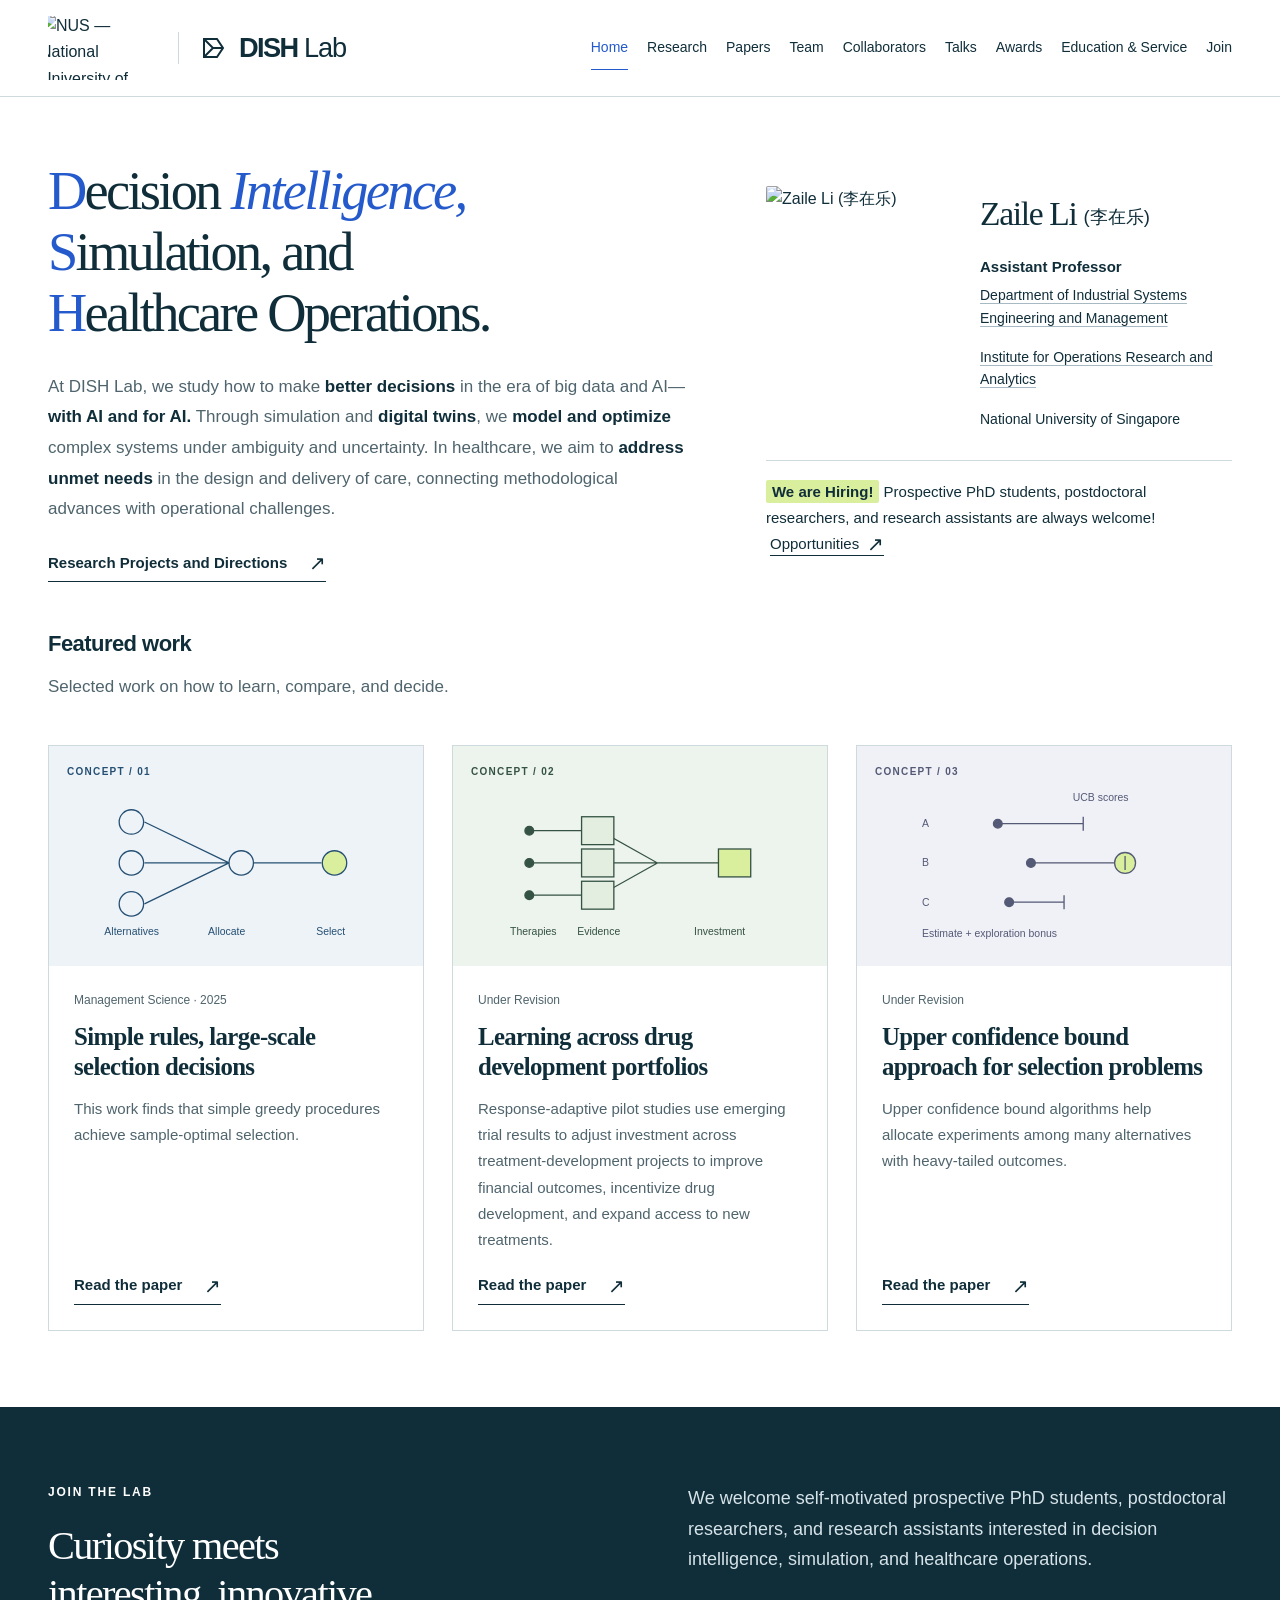
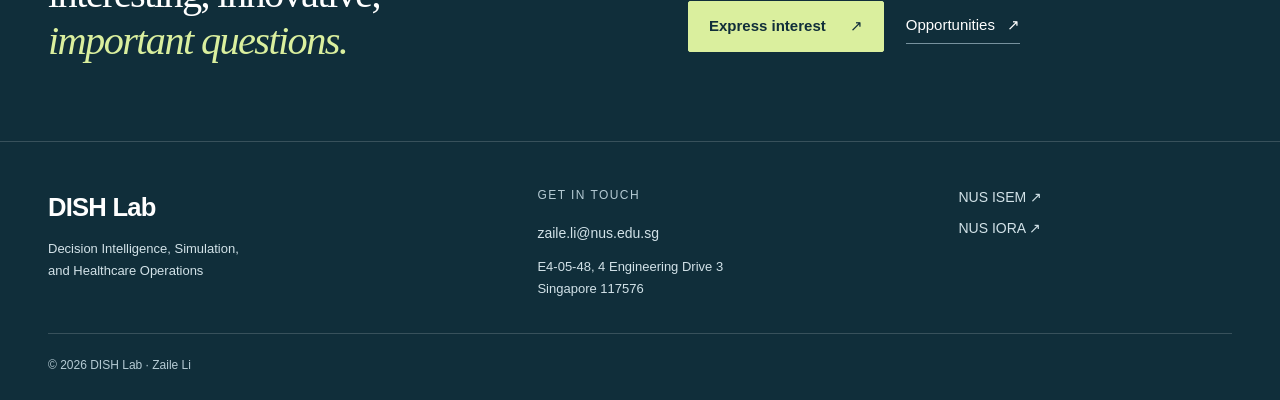
==== index.html @ 5a5f2a03 "Publish DISH Lab website" ====
<!doctype html>
<html lang="en"><head><meta charset="utf-8"><meta name="viewport" content="width=device-width, initial-scale=1"><meta name="description" content="DISH Lab: decision intelligence, simulation, and healthcare operations. Led by Zaile Li at the National University of Singapore."><meta name="theme-color" content="#102e3a"><title>Decision Intelligence, Simulation, and Healthcare Operations — DISH Lab</title><link rel="icon" type="image/svg+xml" href="./favicon.svg"><link rel="stylesheet" href="./styles.css?v=73e593c9b4"><script src="./site.js?v=46723a2bd6" defer></script></head>
<body><a class="skip-link" href="#main">Skip to content</a><header class="site-header"><div class="shell header-inner">
    <div class="brand-lockup"><a class="nus-brand" href="https://www.nus.edu.sg/" aria-label="National University of Singapore"><img src="./assets/nus-logo.svg" width="1200" height="800" alt="NUS — National University of Singapore"></a>
    <a class="wordmark" href="./" aria-label="DISH Lab home"><svg viewBox="0 0 32 32" width="32" height="32" aria-hidden="true"><path d="M7 7H20L26 16 20 25H7Z M7 7 16 16 7 25M16 16H26" fill="none" stroke="currentColor" stroke-width="2"/></svg><span>DISH<span class="wordmark-lab"> Lab</span></span></a></div>
    <button class="menu-toggle" aria-expanded="false" aria-controls="primary-nav" hidden>Menu <span aria-hidden="true">☰</span></button>
    <nav class="main-nav" id="primary-nav" aria-label="Main navigation"><a href="./" aria-current="page">Home</a><a href="./research/">Research</a><a href="./papers/">Papers</a><a href="./team/">Team</a><a href="./collaborators/">Collaborators</a><a href="./talks/">Talks</a><a href="./awards/">Awards</a><a href="./teaching/">Education &amp; Service</a><a href="./join/">Join</a></nav>
    </div></header><main id="main"><section class="hero" id="home" aria-labelledby="hero-title">
  <div class="shell hero-grid">
    <div class="hero-copy">
      <h1 id="hero-title"><span class="initial-highlight">D</span>ecision <em>Intelligence,</em><br><span class="initial-highlight">S</span>imulation, and<br><span class="initial-highlight">H</span>ealthcare Operations.</h1>
      <p class="hero-description">At DISH Lab, we study how to make <strong>better decisions</strong> in the era of big data and AI—<strong>with AI and for AI.</strong> Through simulation and <strong>digital twins</strong>, we <strong>model and optimize</strong> complex systems under ambiguity and uncertainty. In healthcare, we aim to <strong>address unmet needs</strong> in the design and delivery of care, connecting methodological advances with operational challenges.</p>
      <a class="text-link" href="./research/">Research Projects and Directions <span aria-hidden="true">↗</span></a>
    </div>
    <div class="hero-profile">
      <div class="pi-intro">
        <img class="pi-portrait" src="./assets/zaile-li.jpg" width="590" height="681" alt="Zaile Li (李在乐)">
        <div class="pi-identity">
          <h2>Zaile Li <span class="name-zh" lang="zh-Hans">(李在乐)</span></h2>
          <div class="pi-appointment"><p class="pi-position">Assistant Professor</p><p class="pi-unit"><a href="https://cde.nus.edu.sg/isem/">Department of Industrial Systems Engineering and Management</a></p></div>
          <div class="pi-appointment"><p class="pi-unit"><a href="https://iora.nus.edu.sg/">Institute for Operations Research and Analytics</a></p></div>
          <div class="pi-appointment"><p class="pi-unit">National University of Singapore</p></div>
        </div>
      </div>
      <p class="hero-invitation"><strong class="hiring-label">We are Hiring!</strong> Prospective PhD students, postdoctoral researchers, and research assistants are always welcome! <a class="text-link" href="./join/">Opportunities <span aria-hidden="true">↗</span></a></p>
    </div>
  </div>
</section>

<section class="section-space featured" aria-labelledby="featured-title"><div class="shell"><div class="section-heading home-section-heading"><h2 id="featured-title">Featured work</h2><p>Selected work on how to learn, compare, and decide.</p></div><div class="work-grid"><article class="work-card"><div class="work-visual visual-0"><span class="visual-caption">CONCEPT / 01</span><svg viewBox="0 0 350 195" role="img" aria-label="Conceptual diagram: allocate a learning budget among alternatives and select"><g stroke="currentColor" fill="none" stroke-width="1.5"><path d="M70 47L167 94M70 94H167M70 141L167 94M195 94H273"/><circle cx="55" cy="47" r="14"/><circle cx="55" cy="94" r="14"/><circle cx="55" cy="141" r="14"/><circle cx="181" cy="94" r="14"/><circle cx="288" cy="94" r="14" fill="#daef9e"/></g><g fill="currentColor" font-size="12"><text x="24" y="177">Alternatives</text><text x="143" y="177">Allocate</text><text x="267" y="177">Select</text></g></svg></div><div class="work-body"><p class="card-meta">Management Science · 2025</p><h3><a href="./papers/#greedy-selection">Simple rules, large-scale selection decisions</a></h3><p>This work finds that simple greedy procedures achieve sample-optimal selection.</p><a class="text-link" href="https://arxiv.org/abs/2303.02951">Read the paper <span aria-hidden="true">↗</span></a></div></article><article class="work-card"><div class="work-visual visual-1"><span class="visual-caption">CONCEPT / 02</span><svg viewBox="0 0 350 195" role="img" aria-label="Conceptual diagram: use evidence from therapies to guide investment"><g stroke="currentColor" fill="none" stroke-width="1.5"><path d="M48 57H129L195 94H280M48 94H129L195 94M48 131H129L195 94"/><circle cx="48" cy="57" r="5" fill="currentColor"/><circle cx="48" cy="94" r="5" fill="currentColor"/><circle cx="48" cy="131" r="5" fill="currentColor"/><rect x="108" y="41" width="37" height="32" fill="#e4eee0"/><rect x="108" y="78" width="37" height="32" fill="#e4eee0"/><rect x="108" y="115" width="37" height="32" fill="#e4eee0"/><rect x="265" y="78" width="37" height="32" fill="#daef9e"/></g><g fill="currentColor" font-size="12"><text x="26" y="177">Therapies</text><text x="103" y="177">Evidence</text><text x="237" y="177">Investment</text></g></svg></div><div class="work-body"><p class="card-meta">Under Revision</p><h3><a href="./papers/#response-adaptivity">Learning across drug development portfolios</a></h3><p>Response-adaptive pilot studies use emerging trial results to adjust investment across treatment-development projects to improve financial outcomes, incentivize drug development, and expand access to new treatments.</p><a class="text-link" href="https://papers.ssrn.com/sol3/papers.cfm?abstract_id=6813739">Read the paper <span aria-hidden="true">↗</span></a></div></article><article class="work-card"><div class="work-visual visual-2"><span class="visual-caption">CONCEPT / 03</span><svg viewBox="0 0 350 195" role="img" aria-label="Conceptual diagram: combine estimated performance with exploration bonuses to choose the next experiment"><g stroke="currentColor" fill="none" stroke-width="1.5"><path d="M122 49H220M160 94H268M135 139H198M220 41V57M198 131V147"/><circle cx="268" cy="94" r="12" fill="#daef9e"/><path d="M268 86V102"/><circle cx="122" cy="49" r="5" fill="currentColor"/><circle cx="160" cy="94" r="5" fill="currentColor"/><circle cx="135" cy="139" r="5" fill="currentColor"/></g><g fill="currentColor" font-size="12"><text x="35" y="53">A</text><text x="35" y="98">B</text><text x="35" y="143">C</text><text x="208" y="23">UCB scores</text><text x="35" y="179">Estimate + exploration bonus</text></g></svg></div><div class="work-body"><p class="card-meta">Under Revision</p><h3><a href="./papers/#ucb-exploration">Upper confidence bound approach for selection problems</a></h3><p>Upper confidence bound algorithms help allocate experiments among many alternatives with heavy-tailed outcomes.</p><a class="text-link" href="https://arxiv.org/abs/2511.22273">Read the paper <span aria-hidden="true">↗</span></a></div></article></div></div></section>
<section class="join-band section-space"><div class="shell join-grid"><div><p class="eyebrow">Join the lab</p><h2>Curiosity meets<br>interesting, innovative,<br><em>important questions.</em></h2></div><div><p>We welcome self-motivated prospective PhD students, postdoctoral researchers, and research assistants interested in decision intelligence, simulation, and healthcare operations.</p><div class="button-row"><a class="button button-light" href="./join/#enquire">Express interest <span aria-hidden="true">↗</span></a><a class="light-link" href="./join/">Opportunities <span aria-hidden="true">↗</span></a></div></div></div></section></main><footer class="site-footer"><div class="shell footer-grid"><div><a class="footer-brand" href="./">DISH Lab</a><p>Decision Intelligence, Simulation,<br>and Healthcare Operations</p></div><div><p class="footer-label">Get in touch</p><a href="mailto:zaile.li@nus.edu.sg">zaile.li@nus.edu.sg</a><p>E4-05-48, 4 Engineering Drive 3<br>Singapore 117576</p></div><div class="footer-links"><a href="https://cde.nus.edu.sg/isem/">NUS ISEM <span aria-hidden="true">↗</span></a><a href="https://iora.nus.edu.sg/">NUS IORA <span aria-hidden="true">↗</span></a></div></div><div class="shell footer-bottom"><span>© 2026 DISH Lab · Zaile Li</span></div></footer></body></html>
---- styles.css ----
@charset "UTF-8";
:root{--ink:#102e3a;--muted:#4f646d;--paper:#fff;--wash:#f1f5f6;--line:#cedadd;--blue:#245acb;--accent:#daef9e;--serif:Georgia,"Times New Roman",serif;--sans:Inter,"Helvetica Neue",Arial,sans-serif}
*{box-sizing:border-box}html{scroll-behavior:smooth;scroll-padding-top:2rem}body{margin:0;color:var(--ink);background:var(--paper);font-family:var(--sans);font-size:1rem;line-height:1.65;-webkit-font-smoothing:antialiased}a{color:inherit;text-decoration:none}a:hover{color:var(--blue)}a:focus-visible,button:focus-visible{outline:3px solid var(--blue);outline-offset:5px;border-radius:2px}p,h1,h2,h3,h4,figure{margin:0}img{max-width:100%;display:block}button{font:inherit}svg{max-width:100%}.shell{width:min(1240px,calc(100% - 96px));margin-inline:auto}.skip-link{position:absolute;top:-100px;left:24px;padding:12px 20px;background:var(--ink);color:white;z-index:20}.skip-link:focus{top:12px}.site-header{border-bottom:1px solid var(--line);position:relative;z-index:10}.header-inner{min-height:96px;display:flex;align-items:center;justify-content:space-between;gap:28px}.wordmark{display:flex;align-items:center;gap:10px;font-size:1.7rem;font-weight:750;letter-spacing:-.06em;line-height:1.2;flex-shrink:0}.wordmark-lab{font-weight:400;letter-spacing:-.04em}.main-nav{display:flex;align-items:center;gap:19px;font-size:.875rem}.main-nav>a{white-space:nowrap;padding-block:10px;border-bottom:1px solid transparent}.main-nav>a[aria-current="page"],.main-nav>a:hover{border-color:var(--blue);color:var(--blue)}.menu-toggle{border:1px solid var(--line);background:white;border-radius:2px;padding:8px 14px;cursor:pointer;align-items:center;gap:16px}.menu-toggle:not([hidden]){display:none}
.eyebrow{font-size:.75rem;text-transform:uppercase;letter-spacing:.15em;font-weight:650;line-height:1.6}.short-rule{width:25px;height:2px;background:var(--blue)}h1{font-family:var(--serif);font-size:clamp(2.6rem,4.2vw,3.85rem);font-weight:400;line-height:1.13;letter-spacing:-.052em}h1 em,h2 em{font-weight:400;color:var(--blue)}h2{font-family:var(--serif);font-size:clamp(2rem,3.15vw,2.8rem);font-weight:400;line-height:1.18;letter-spacing:-.04em}h3{font-size:1.1875rem;line-height:1.4;font-weight:600;letter-spacing:-.02em}h4{font-size:1rem;font-weight:600}
.section-space{padding-block:76px}.research{background:var(--wash);border-block:1px solid var(--line)}.section-heading{display:grid;grid-template-columns:1fr 1fr;gap:20px 72px;align-items:end}.section-heading>.eyebrow{grid-column:1/-1}.section-heading>p:last-child{max-width:490px;justify-self:end;color:var(--muted);font-size:1.0625rem;line-height:1.65;padding-bottom:3px}.section-heading>.text-link{justify-self:end;align-self:end;margin:0}.research-grid{display:grid;grid-template-columns:repeat(3,minmax(0,1fr));gap:34px;margin-top:48px}.research-area{border-top:1px solid #9cb0b8;padding-top:20px}.area-index{display:flex;justify-content:space-between;align-items:center;margin-bottom:24px}.area-index span:first-child{font-size:1.1875rem;font-family:var(--serif);font-style:italic;color:var(--blue)}.area-index span:last-child{font-size:.75rem;color:var(--muted)}.research-area h3{margin-bottom:13px;min-height:1.4em}.research-area>p{color:var(--muted);font-size:1rem;line-height:1.75}.research-area .area-topics{margin-top:24px;font-size:.875rem;color:var(--ink)}.section-end{margin-top:32px}.text-link{display:inline-flex;align-items:center;gap:22px;margin-top:26px;font-weight:550;border-bottom:1px solid var(--ink);padding-bottom:6px;font-size:.9375rem}.text-link span{font-size:1.25rem;line-height:1}.text-link:hover{border-color:var(--blue)}.inline-link{display:inline-flex;gap:9px;font-size:.875rem;color:var(--blue);border-bottom:1px solid transparent}.inline-link:hover{border-color:var(--blue)}.work-grid{display:grid;grid-template-columns:repeat(3,minmax(0,1fr));gap:28px;margin-top:44px}.work-card{border:1px solid var(--line);display:flex;flex-direction:column}.work-visual{height:220px;padding:18px 18px 2px;background:#eef3f8;color:#265073}.visual-1{background:#edf3ed;color:#355344}.visual-2{background:#f0f1f6;color:#545976}.visual-caption{font-size:.625rem;letter-spacing:.13em;font-weight:600;display:block}.work-visual svg{width:100%;height:170px;font-family:var(--sans)}.work-body{padding:25px;display:flex;flex-direction:column;align-items:flex-start;flex:1}.card-meta{font-size:.75rem;line-height:1.6;color:var(--muted);margin-bottom:12px}.work-card h3{font-family:var(--serif);font-size:1.55rem;line-height:1.2;letter-spacing:-.025em;margin-bottom:14px}.work-body>p:not(.card-meta){font-size:.9375rem;line-height:1.75;color:var(--muted);margin-bottom:20px}.work-body .text-link{margin-top:auto}.news-home{border-top:1px solid var(--line)}.news-list{margin-top:38px}.news-row{display:grid;grid-template-columns:135px 1fr 25px;gap:28px;padding:26px 0;border-top:1px solid var(--line);align-items:start}.news-date{font-size:.875rem;line-height:1.6;color:var(--ink)}.news-date span{display:block;font-size:.75rem;color:var(--muted);margin-top:6px}.news-row h3{margin-bottom:6px;font-size:1.125rem}.news-row p{font-size:.9375rem;color:var(--muted);max-width:780px}.row-arrow{font-size:1.4rem}.join-band{background:var(--ink);color:white}.join-grid,.two-column{display:grid;grid-template-columns:1fr 1fr;gap:96px}.join-band h2{margin-top:20px}.join-band h2 em{color:var(--accent)}.join-band .join-grid>div:last-child>p:first-child{font-size:1.125rem;line-height:1.7;color:#d6e3e8}.button-row{display:flex;flex-wrap:wrap;gap:22px;align-items:center;margin-top:26px}.button{display:inline-flex;align-items:center;justify-content:center;gap:24px;padding:12px 20px;background:var(--ink);border:1px solid var(--ink);color:white;font-size:.9375rem;font-weight:550;border-radius:2px}.button:hover{background:var(--blue);border-color:var(--blue);color:white}.button-light{background:var(--accent);border-color:var(--accent);color:var(--ink)}.button-light:hover{background:white;border-color:white;color:var(--ink)}.light-link{display:inline-flex;gap:12px;border-bottom:1px solid #77929e;padding-block:5px;font-size:.9375rem}.light-link:hover{color:var(--accent)}.small-note{font-size:.8125rem!important;line-height:1.7!important;color:var(--muted);margin-top:20px}.join-band .small-note{color:#c0d1d8}.join-band a:focus-visible{outline-color:var(--accent)}
.site-footer{background:var(--ink);color:#d2e2e8;border-top:1px solid #38515b;padding:44px 0 24px}.footer-grid{display:grid;grid-template-columns:1.3fr 1.1fr .8fr;gap:45px}.footer-brand{font-size:1.6rem;font-weight:650;letter-spacing:-.03em;color:white}.site-footer p{font-size:.8125rem;margin-top:10px}.site-footer .footer-label{font-size:.75rem;text-transform:uppercase;letter-spacing:.12em;margin:0 0 14px;color:#b5cbd4}.site-footer a{font-size:.875rem}.site-footer .footer-brand{font-size:1.6rem}.site-footer a:hover{color:var(--accent)}.footer-links{display:flex;flex-direction:column;gap:8px}.footer-bottom{border-top:1px solid #38515b;padding-top:22px;margin-top:34px;display:flex;justify-content:space-between;gap:20px;font-size:.75rem;color:#b5cbd4}.site-footer a:focus-visible{outline-color:var(--accent)}
.page-intro{padding-top:68px;padding-bottom:55px}.page-intro .eyebrow{margin-bottom:22px;color:var(--blue)}.page-description{font-size:1.125rem;color:var(--muted);max-width:730px;margin-top:26px;line-height:1.75}.page-jump{display:flex;flex-wrap:wrap;gap:16px 28px;padding-bottom:28px;font-size:.875rem}.page-jump a{border-bottom:1px solid var(--line)}.page-jump a:hover{border-color:var(--blue)}.direction-grid{display:grid;grid-template-columns:repeat(3,minmax(0,1fr));gap:42px;margin-top:42px}.direction-grid h3{margin-bottom:14px}.direction-grid p{color:var(--muted)}.index-label{display:block;font-family:var(--serif);font-size:1.5rem;font-style:italic;color:var(--blue);margin-bottom:15px}.publications-section{background:var(--wash);border-block:1px solid var(--line)}.list-heading{margin-top:48px;margin-bottom:20px;font-size:1.1875rem}.publication{padding:28px 0;border-top:1px solid var(--line);scroll-margin-top:30px;max-width:1000px}.publication h3{font-family:var(--serif);font-size:1.5rem;font-weight:400;line-height:1.35;max-width:950px;margin-top:10px}.pub-meta{display:flex;align-items:center;gap:13px;color:var(--muted);font-size:.8125rem}.status{font-size:.6875rem;letter-spacing:.055em;text-transform:uppercase;border:1px solid #b9cbd0;border-radius:2px;padding:2px 7px;color:var(--ink)}.authors{margin-top:10px;color:var(--muted);font-size:.9375rem}.authors strong{font-weight:600;color:var(--ink)}.venue{margin-top:4px;color:var(--muted);font-size:.875rem}.pub-links{display:flex;gap:22px;margin-top:10px}.two-column>.prose{padding-top:3px}.two-column h2{margin-top:20px}.two-column>h2{margin-top:0}.prose p{margin-bottom:18px}.prose p:last-child{margin-bottom:0}.prose{color:var(--muted)}.prose a:not(.button):not(.text-link){color:var(--blue);text-decoration:underline;text-underline-offset:3px}.plain-list{padding-left:21px;margin:16px 0 28px}.plain-list li{padding-left:4px;margin-bottom:10px}
.profile-section{display:grid;grid-template-columns:280px 1fr;gap:88px;padding-top:32px;padding-bottom:76px}.profile-photo img{width:280px;height:323px;object-fit:cover;border-radius:2px}.profile-photo .eyebrow{margin-top:22px;color:var(--blue)}.profile-photo h2{font-size:2rem;margin:6px 0 12px}.profile-photo>a{font-size:.9375rem;color:var(--blue)}.profile-copy{padding-top:0;max-width:730px}.profile-copy h2{margin-top:12px}.profile-copy p:not(.eyebrow){margin-top:20px;color:var(--muted)}.profile-copy .profile-role{color:var(--ink)!important;font-weight:550}.profile-copy p a{color:var(--blue);text-decoration:underline;text-underline-offset:3px}.profile-topics{display:flex;flex-wrap:wrap;gap:9px;margin-top:27px}.profile-topics span{background:var(--wash);border:1px solid var(--line);font-size:.75rem;padding:4px 9px}.profile-links{display:flex;flex-wrap:wrap;gap:8px 23px}.profile-links .text-link{margin-top:23px}.collaborator-grid{display:grid;grid-template-columns:repeat(2,minmax(0,1fr));gap:35px}.collaborator-card{border:1px solid var(--line);display:grid;grid-template-columns:170px minmax(0,1fr);align-items:start}.collaborator-card>img,.portrait-monogram{width:170px;height:205px;object-fit:cover;object-position:50% 24%}.portrait-monogram{display:grid;place-items:center;background:var(--wash);font-family:var(--serif);font-size:3.5rem;font-style:italic;color:var(--blue)}.collaborator-body{padding:24px}.collaborator-body .eyebrow{font-size:.625rem;letter-spacing:.08em;color:var(--blue);margin-bottom:9px}.collaborator-body h2{font-size:1.5rem;letter-spacing:-.025em}.collaborator-body p:not(.eyebrow){font-size:.875rem;color:var(--muted);margin-top:14px}.collaborator-body .collaborator-title{font-size:.75rem!important;margin-top:9px!important}.collaborator-body .profile-links{margin-top:18px}.news-archive{padding-bottom:70px}.news-archive .news-list{margin-top:0}.opportunity-grid{display:grid;grid-template-columns:1fr 1fr;gap:38px;padding-bottom:72px}.opportunity-grid article{border:1px solid var(--line);padding:36px}.opportunity-grid .eyebrow{color:var(--blue);margin-bottom:23px}.opportunity-grid h2{font-size:2.3rem}.opportunity-grid p:last-child{color:var(--muted);margin-top:23px}.academic-content{padding-bottom:76px}.archive-heading{font-size:2rem;margin-bottom:28px;margin-top:22px}.upcoming-talk{padding:30px;background:var(--wash);border-left:3px solid var(--blue);margin-bottom:52px}.upcoming-talk h3{margin:12px 0;font-family:var(--serif);font-size:1.7rem;font-weight:400}.upcoming-talk p:last-child{color:var(--muted)}.talk-group{display:grid;grid-template-columns:1fr 1.2fr;gap:58px;border-top:1px solid var(--line);padding:30px 0}.talk-group h3{font-family:var(--serif);font-size:1.5rem;font-weight:400;line-height:1.35}.talk-group ul{margin:0;padding:0;list-style:none}.talk-group li{display:flex;gap:18px;margin-bottom:18px;color:var(--muted);font-size:.9375rem}.talk-group li:last-child{margin-bottom:0}.talk-year{font-size:.8125rem;min-width:36px;color:var(--blue);padding-top:2px}.talk-location{display:block;font-size:.8125rem;margin-top:2px}.award-row{display:grid;grid-template-columns:140px 1fr;gap:50px;border-top:1px solid var(--line);padding:30px 0}.award-year{font-family:var(--serif);font-size:1.6rem;color:var(--blue);line-height:1.4}.award-row h2{font-family:var(--sans);font-size:1.2rem;letter-spacing:-.02em;line-height:1.5;font-weight:550}.award-row p{color:var(--muted);margin-top:7px}.award-row .award-note{font-size:.875rem}.institution-heading{display:flex;justify-content:space-between;gap:20px;margin:35px 0 15px;padding-bottom:17px;border-bottom:1px solid var(--line);font-size:1.15rem}.institution-heading span{font-size:.875rem;font-weight:400;color:var(--muted)}.course-row{display:flex;align-items:start;justify-content:space-between;gap:35px;padding:18px 0;border-bottom:1px solid #e5ecee}.course-row p{font-size:.8125rem;color:var(--muted);margin-top:3px}.course-row>span{font-size:.875rem;color:var(--muted);text-align:right}.service-grid{display:grid;grid-template-columns:1fr 1fr;gap:38px 80px;margin-top:38px}.service-list{padding-left:20px;color:var(--muted);margin-top:15px}.service-list li{margin-bottom:12px;padding-left:3px;font-size:.9375rem}.service-list span{display:block;font-size:.8125rem}
@media(min-width:1440px){h1{font-size:4rem}}
@media(max-width:1120px){.main-nav{gap:16px;font-size:.8125rem}.shell{width:calc(100% - 64px)}.work-body{padding:22px}.collaborator-card{grid-template-columns:130px 1fr}.collaborator-card>img,.portrait-monogram{width:130px;height:170px}.collaborator-body{padding:20px}}
@media(max-width:1000px){.header-inner{flex-wrap:wrap;padding-block:22px;min-height:82px;gap:18px}.menu-toggle:not([hidden]){display:inline-flex}.main-nav{flex-basis:100%;flex-wrap:wrap;gap:12px 25px;font-size:.9375rem;padding-top:10px}.js .main-nav{display:none}.js .menu-open .main-nav{display:flex}.section-heading{gap:20px 42px}.research-grid{gap:26px}.research-area h3{font-size:1.1rem}.work-grid{gap:20px}.work-visual{padding-inline:12px;height:195px}.work-visual svg{height:148px}.work-body{padding:20px}.work-card h3{font-size:1.4rem}.join-grid,.two-column{gap:50px}.collaborator-grid{gap:24px}.collaborator-card{display:block}.collaborator-card>img,.portrait-monogram{width:100%;height:230px;object-fit:cover;object-position:50% 25%}.collaborator-body{padding:26px}.profile-section{gap:50px;grid-template-columns:240px 1fr}.profile-photo img{width:240px;height:277px}.direction-grid{gap:30px}}
@media(max-width:760px){h1{font-size:clamp(2.6rem,7.2vw,3.6rem)}.section-space{padding-block:54px}.section-heading{grid-template-columns:1fr;gap:18px}.section-heading>p:last-child{justify-self:start;max-width:570px;font-size:1rem}.section-heading>.text-link{justify-self:start;margin-top:4px}.research-grid{grid-template-columns:1fr;gap:28px;margin-top:35px}.research-area{display:grid;grid-template-columns:1fr 1.6fr;gap:0 25px}.area-index{grid-column:1/-1;margin-bottom:15px}.research-area h3{font-size:1.1875rem}.research-area .area-topics{grid-column:2;margin-top:13px}.section-end{margin-top:8px}.work-grid{grid-template-columns:1fr;gap:25px}.work-card{display:grid;grid-template-columns:1fr 1.3fr}.work-visual{height:100%;min-height:235px;display:flex;flex-direction:column;justify-content:center;padding:20px}.work-visual svg{height:150px}.visual-caption{margin-bottom:8px}.work-body{padding:25px}.news-row{grid-template-columns:95px 1fr 20px;gap:18px}.join-grid,.two-column{grid-template-columns:1fr;gap:30px}.join-band .join-grid>div:last-child>p:first-child{font-size:1rem}.footer-grid{grid-template-columns:1fr 1fr;gap:30px}.footer-links{grid-column:1/-1;flex-direction:row;flex-wrap:wrap;gap:15px 25px}.footer-bottom{font-size:.6875rem}.direction-grid{grid-template-columns:1fr;gap:28px;margin-top:30px}.direction-grid article{border-top:1px solid var(--line);padding-top:20px}.page-intro{padding-top:44px;padding-bottom:38px}.page-description{font-size:1rem}.page-jump{font-size:.8125rem}.profile-section{grid-template-columns:1fr;gap:38px;padding-top:24px}.profile-photo{max-width:300px}.profile-photo img{width:220px;height:254px}.profile-copy{max-width:650px}.profile-copy>h2{display:none}.profile-copy .profile-role{margin-top:12px!important}.collaborator-grid{gap:25px}.collaborator-card>img,.portrait-monogram{height:200px}.collaborator-body{padding:20px}.collaborator-body h2{font-size:1.4rem}.opportunity-grid{grid-template-columns:1fr;gap:25px}.opportunity-grid article{padding:28px}.opportunity-grid h2 br{display:none}.opportunity-grid h2{font-size:2rem}.talk-group{grid-template-columns:1fr;gap:22px;padding-block:25px}.award-row{grid-template-columns:100px 1fr;gap:20px}.award-year{font-size:1.3rem}.service-grid{gap:25px;grid-template-columns:1fr}.institution-heading{flex-direction:column;gap:5px}.course-row{gap:20px}.course-row>span{max-width:180px}.academic-content{padding-bottom:55px}.upcoming-talk{padding:25px}.publication h3{font-size:1.4rem}}
@media(max-width:480px){.shell{width:calc(100% - 40px)}.wordmark{font-size:1.5rem}.wordmark svg{width:27px;height:27px}.header-inner{padding-block:18px;min-height:76px}.main-nav{display:grid;grid-template-columns:1fr 1fr;gap:8px 20px}.js .menu-open .main-nav{display:grid}.main-nav>a{padding-block:9px}h1{font-size:2.4rem}.section-space{padding-block:45px}.research-area{display:block}.research-area>p{font-size:1rem}.research-area .area-topics{margin-top:15px}.work-grid{margin-top:30px}.work-card{display:flex}.work-visual{min-height:0;height:210px;display:block;padding:18px 22px 8px}.work-visual svg{height:164px}.work-card h3{font-size:1.55rem}.work-body{padding:25px}.news-row{grid-template-columns:1fr 20px;gap:10px 14px;padding-block:22px}.news-date{grid-column:1/-1;display:flex;gap:14px;align-items:center}.news-date span{margin:0}.news-row h3{font-size:1.0625rem}.news-row p{font-size:.875rem}.button-row{gap:18px}.footer-grid{grid-template-columns:1fr;gap:26px}.footer-bottom{flex-direction:column;gap:7px}.footer-links{grid-column:auto}.page-intro .eyebrow{font-size:.6875rem}.collaborator-grid{grid-template-columns:1fr}.collaborator-card{display:grid;grid-template-columns:110px 1fr}.collaborator-card>img,.portrait-monogram{width:110px;height:145px}.collaborator-body{padding:19px 16px}.collaborator-body h2{font-size:1.35rem}.collaborator-body .eyebrow{font-size:.625rem}.collaborator-body p:not(.eyebrow){font-size:.8125rem}.collaborator-body .profile-links{gap:12px}.award-row{grid-template-columns:1fr;gap:10px}.award-year{font-size:1.2rem}.award-row h2{font-size:1.1rem}.course-row{display:block}.course-row>span{display:block;text-align:left;max-width:none;margin-top:6px}.opportunity-grid article{padding:24px}.talk-group h3{font-size:1.35rem}.talk-group li{font-size:.875rem}.talk-year{font-size:.75rem}.small-note{font-size:.75rem!important}}
@media(prefers-reduced-motion:reduce){html{scroll-behavior:auto}}

/* University/lab branding: the supplied logo is unchanged; the frame hides only outer margins. */
.brand-lockup{display:flex;align-items:center;gap:14px;flex-shrink:0}
.nus-brand{display:block;position:relative;overflow:hidden;width:116px;height:64px;flex-shrink:0}
.nus-brand img{position:absolute;width:132px;height:69.54px;max-width:none;left:-8px;top:-3px}
.brand-lockup .wordmark{border-left:1px solid var(--line);padding-left:18px}
.header-inner{gap:24px}
/* Opening row: broad lab context and a compact PI identity. */
.hero{padding:64px 0 72px}
.hero-grid{display:grid;grid-template-columns:minmax(0,1.4fr) minmax(0,1fr);gap:64px;align-items:center}
.hero-copy{min-width:0}
.hero .hero-copy>.eyebrow{display:flex;gap:12px;align-items:center;margin-bottom:24px}
.hero h1{font-size:clamp(2.8rem,4.25vw,3.75rem);line-height:1.12;letter-spacing:-.05em}
.hero h1 .initial-highlight{color:var(--blue);font-style:normal}
.hero-description{max-width:640px;margin-top:28px;font-size:1.0625rem;line-height:1.8;color:var(--muted)}
.hero-description strong{font-weight:550;color:var(--ink)}
.pi-intro{display:grid;grid-template-columns:190px minmax(0,1fr);gap:24px;align-items:center;width:100%;justify-self:end;max-width:466px}
.pi-portrait{width:190px;height:250px;object-fit:cover;object-position:50% 32%;border-radius:2px}
.pi-identity .eyebrow{font-size:.625rem;letter-spacing:.1em;margin-bottom:10px}
.pi-identity h2{font-size:2.1rem;line-height:1.3;margin-bottom:20px}
.name-zh{font-family:var(--sans);font-size:.55em;font-weight:400;letter-spacing:0;white-space:nowrap;vertical-align:middle}
.pi-identity p{font-size:.8125rem;line-height:1.6;color:var(--muted)}
.pi-appointment+.pi-appointment{margin-top:17px}
.pi-identity .pi-position{font-size:.9375rem;font-weight:600;color:var(--ink);margin-bottom:5px}
.pi-identity .pi-relation{font-size:.75rem;margin-bottom:4px}
.pi-identity .pi-unit{font-size:.875rem;line-height:1.6;color:var(--ink)}
.pi-unit a{text-decoration:underline;text-decoration-color:#a7bac3;text-decoration-thickness:1px;text-underline-offset:3px}
.pi-unit a:hover{color:var(--blue);text-decoration-color:currentColor}
.pi-identity .pi-affiliation{margin-top:18px;font-size:.75rem;color:var(--muted)}
@media(min-width:1440px){.hero{padding-block:80px}.hero-grid{gap:80px}.pi-intro{grid-template-columns:200px minmax(0,1fr)}.pi-portrait{width:200px;height:264px}}
@media(max-width:1120px){.brand-lockup{gap:10px}.brand-lockup .wordmark{padding-left:13px;font-size:1.5rem}.main-nav{gap:14px}.hero-grid{grid-template-columns:minmax(0,1.4fr) minmax(0,1fr);gap:42px}.pi-intro{grid-template-columns:150px minmax(0,1fr);gap:20px}.pi-portrait{width:150px;height:205px}.pi-identity h2{font-size:1.85rem}.pi-identity .pi-unit{font-size:.8125rem}.hero h1{font-size:clamp(2.6rem,4.1vw,3rem)}}
@media(max-width:1000px){.header-inner{padding-block:10px}.hero{padding-block:48px}.hero-grid{grid-template-columns:minmax(0,1.5fr) minmax(0,1fr);gap:42px}.hero h1{font-size:clamp(2.5rem,4.6vw,2.9rem)}.hero-description{font-size:1rem}.pi-intro{display:block;max-width:260px}.pi-portrait{width:170px;height:196px;margin-bottom:20px}.pi-identity h2{margin-bottom:14px}.pi-appointment+.pi-appointment{margin-top:12px}.pi-identity .pi-affiliation{margin-top:13px}}
@media(max-width:760px){.hero-grid{grid-template-columns:1fr;gap:36px}.hero-copy{max-width:650px}.hero h1{font-size:clamp(2.6rem,6.9vw,3.5rem)}.hero-description{margin-top:24px}.pi-intro{display:grid;grid-template-columns:165px minmax(0,1fr);gap:28px;max-width:none;padding-top:30px;border-top:1px solid var(--line);align-items:center}.pi-portrait{width:165px;height:212px;margin-bottom:0}.pi-identity h2{font-size:2rem}.pi-identity .pi-unit{font-size:.875rem}}
@media(max-width:480px){.header-inner{gap:10px;padding-block:9px}.brand-lockup{gap:9px}.nus-brand{width:80px;height:48px}.nus-brand img{width:90px;height:47.4px;left:-5px;top:0}.brand-lockup .wordmark{font-size:1.25rem;padding-left:10px;gap:6px}.wordmark svg{width:23px;height:23px}.menu-toggle{font-size:.8125rem;padding:7px 9px;gap:7px}.hero{padding-block:34px 44px}.hero .hero-copy>.eyebrow{margin-bottom:19px}.hero h1{font-size:clamp(2.05rem,8.8vw,2.65rem)}.hero-description{font-size:.9375rem;line-height:1.75;margin-top:22px}.pi-intro{grid-template-columns:120px minmax(0,1fr);gap:20px;padding-top:26px}.pi-portrait{width:120px;height:166px}.pi-identity .eyebrow{font-size:.5625rem;letter-spacing:.06em}.pi-identity h2{font-size:1.7rem;margin-bottom:13px}.pi-identity .pi-position{font-size:.8125rem}.pi-identity .pi-unit{font-size:.75rem;line-height:1.6}.pi-identity .pi-relation,.pi-identity .pi-affiliation{font-size:.6875rem}}

/* Homepage section names are the headings, with supporting copy beneath. */
.home-section-heading{grid-template-columns:minmax(0,1fr);gap:14px;align-items:start}
.home-section-heading>h2{font-family:var(--sans);font-size:clamp(1.5rem,2.3vw,1.875rem);font-weight:600;line-height:1.3;letter-spacing:-.025em}
.home-section-heading .section-number{font-size:.65em;font-weight:500;letter-spacing:.04em;color:var(--blue);margin-right:8px}
.home-section-heading>p:last-child{justify-self:start;max-width:800px;padding-bottom:0}
.home-news-heading{grid-template-columns:minmax(0,1fr) auto;align-items:center;column-gap:24px}
.home-news-heading>.text-link{align-self:center}
@media(max-width:760px){.home-news-heading{grid-template-columns:1fr}.home-news-heading>.text-link{justify-self:start;margin-top:0}}

.home-section-heading .vision-criteria{display:inline-block;max-width:100%;margin-left:10px;font-size:1rem;font-weight:400;line-height:1.5;letter-spacing:0;color:var(--muted);vertical-align:middle}
@media(max-width:760px){.home-section-heading .vision-criteria{display:block;margin:8px 0 0}}

.hero-profile{width:100%;min-width:0;max-width:466px;justify-self:end}
.hero-profile .pi-intro{max-width:none}
.hero-invitation{margin-top:24px;padding-top:18px;border-top:1px solid var(--line);font-size:.9375rem;line-height:1.75;color:var(--ink)}
.hero-invitation .text-link{margin:0 0 0 4px;padding-bottom:1px;font-size:inherit;font-weight:500;gap:8px;line-height:1.3;white-space:nowrap}

.hero-invitation .hiring-label{display:inline;padding:3px 6px;border-radius:2px;background:var(--accent);color:var(--ink);font-size:inherit;line-height:inherit;font-weight:700;white-space:nowrap}
@media(max-width:760px){.hero-profile{max-width:none;justify-self:stretch}}

@media(min-width:761px) and (max-width:1000px){.hero-grid{align-items:start}}

/* Research tags filter a single collaborator grid. */
.collaborator-body h2{font-family:var(--serif);font-weight:400;line-height:1.2}
.collaborator-filters{display:flex;flex-wrap:wrap;gap:10px;margin-bottom:20px}
.collaborator-filters[hidden],.collaborator-card[hidden]{display:none}
.collaborator-filters button{border:1px solid var(--line);border-radius:20px;background:var(--paper);color:var(--ink);font-size:.8125rem;line-height:1.5;padding:8px 15px;cursor:pointer;text-align:left;max-width:100%}
.collaborator-filters button:hover{border-color:var(--blue);color:var(--blue)}
.collaborator-filters button[aria-pressed="true"]{background:var(--ink);border-color:var(--ink);color:white}
.collaborator-results{font-size:.8125rem;color:var(--muted);margin-bottom:22px}
.collaborator-tags{display:flex;flex-wrap:wrap;gap:6px 12px;list-style:none;padding:0;margin:16px 0 0;color:var(--blue);font-size:.6875rem;line-height:1.5}
.collaborator-tags li{border-bottom:1px solid #d2def2;padding-bottom:2px}
@media(max-width:480px){.collaborator-filters{gap:8px}.collaborator-filters button{padding:7px 12px}.collaborator-tags{gap:6px 10px}}

.page-intro h1.eyebrow{font-family:var(--sans);font-size:.75rem}

/* Team member cards share the site's restrained portrait-card style. */
.team-roster{display:grid;grid-template-columns:repeat(2,minmax(0,1fr));gap:36px;padding-bottom:76px}
.member-group h2{font-family:var(--sans);font-size:1.5rem;font-weight:600;line-height:1.3;letter-spacing:-.025em;margin-bottom:22px}
.member-list{display:grid;gap:20px}
.member-card{display:grid;grid-template-columns:78px minmax(0,1fr);gap:22px;padding:26px;border:1px solid var(--line)}
.member-monogram{display:grid;place-items:center;width:78px;height:98px;background:var(--wash);color:var(--blue);font-family:var(--serif);font-size:2rem}
.member-copy h3{font-family:var(--serif);font-size:1.55rem;font-weight:400;line-height:1.25;letter-spacing:-.025em}
.member-copy p{font-size:.875rem;line-height:1.65;color:var(--muted);margin-top:12px}
.member-copy .member-role{font-size:.8125rem;color:var(--blue);margin-top:8px}
.member-placement strong{font-weight:600;color:var(--ink)}
@media(max-width:1000px){.team-roster{grid-template-columns:1fr;gap:36px}.member-card{max-width:650px}}
@media(max-width:480px){.team-roster{padding-bottom:46px}.member-card{padding:20px;gap:16px;grid-template-columns:56px minmax(0,1fr)}.member-monogram{width:56px;height:76px;font-size:1.5rem}.member-copy h3{font-size:1.4rem}}

.member-copy .name-zh{display:inline-block;font-family:var(--sans);font-size:.72em;letter-spacing:0;white-space:nowrap}

/* Academic archives begin directly with their content. */
.visually-hidden{position:absolute;width:1px;height:1px;padding:0;margin:-1px;overflow:hidden;clip-path:inset(50%);white-space:nowrap;border:0}
.academic-start{padding-top:32px}
.academic-start>.archive-heading:first-child{margin-top:0}
.page-jump.academic-start{padding-bottom:20px}
.academic-service{padding-top:36px}
@media(max-width:760px){.academic-start{padding-top:24px}.page-jump.academic-start{padding-bottom:16px}.academic-service{padding-top:28px}}

/* The Join opening leads with the current recruitment announcement. */
.join-intro{padding-block:32px 40px}
.join-intro h1{font-family:var(--sans);font-size:clamp(1.5rem,2.5vw,2rem);font-weight:600;letter-spacing:-.025em;line-height:1.35}
.join-intro .page-description{margin-top:14px;max-width:none}
@media(max-width:760px){.join-intro{padding-block:24px 32px}}

/* Recruitment details use compact sections rather than opportunity cards. */
.join-background{margin-top:20px;color:var(--muted);font-size:1rem;line-height:1.8}
.join-content{padding-bottom:50px}
.join-row{border-top:1px solid var(--line);padding-block:32px;scroll-margin-top:24px}
.join-row h2{margin-bottom:16px;font-family:var(--sans);font-size:1.375rem;font-weight:600;line-height:1.4;letter-spacing:-.025em}
.join-row .prose{max-width:none}
.join-row .prose strong{font-weight:600;color:var(--ink)}
.join-row .plain-list{margin-top:12px;margin-bottom:24px}
.join-row .plain-list li{margin-bottom:6px}
@media(max-width:760px){.join-row{padding-block:26px}.join-row h2{font-size:1.25rem;margin-bottom:14px}.join-content{padding-bottom:28px}}

/* Publication type and topic filters combine within the existing archive. */
.publication-filters{display:grid;grid-template-columns:minmax(220px,1fr) minmax(0,2fr) auto;gap:18px 24px;align-items:end;margin-top:34px}
.publication-filters[hidden],.publication[hidden],.publication-group[hidden],.publication-reset[hidden],.publication-empty[hidden],.publication-results[hidden]{display:none}
.publication-filters label{display:flex;flex-direction:column;gap:8px;min-width:0;font-size:.8125rem;font-weight:600}
.publication-filters select{width:100%;min-width:0;min-height:46px;padding:10px 30px 10px 12px;border:1px solid #9cb0b8;border-radius:2px;background:var(--paper);color:var(--ink);font:inherit;font-size:.875rem;font-weight:400;text-overflow:ellipsis;cursor:pointer}
.publication-filters select:focus-visible{outline:3px solid var(--blue);outline-offset:3px}
.publication-reset{min-height:46px;padding:10px 0;border:0;background:transparent;color:var(--blue);font-size:.875rem;text-decoration:underline;text-underline-offset:4px;cursor:pointer}
.publication-results{margin-top:18px;font-size:.8125rem;color:var(--muted)}
.publication-directory .list-heading{margin-top:30px}
.publication-empty{margin-top:26px;color:var(--muted)}
.publication .pub-meta{flex-wrap:wrap;gap:8px 13px}
.publication-topics{list-style:none;padding:0;margin:12px 0 0;display:flex;flex-wrap:wrap;gap:6px 16px;color:var(--blue);font-size:.8125rem}
@media(max-width:1000px){.publication-filters{grid-template-columns:minmax(0,1fr) minmax(0,1.5fr)}.publication-reset{justify-self:start;min-height:36px;padding:4px 0}}
@media(max-width:760px){.publication-filters{grid-template-columns:minmax(0,1fr);gap:16px;margin-top:26px}.publication-filters select{font-size:1rem}.publication-results{line-height:1.6}}

.current-research{padding-block:40px 56px}
.current-directions{margin-top:0}
.current-directions h2{font-family:var(--sans);font-size:1.1875rem;font-weight:600;line-height:1.4;letter-spacing:-.02em;margin-bottom:14px}
@media(max-width:760px){.current-research{padding-block:28px 40px}.current-directions article:first-child{border-top:0;padding-top:0}}

.section-label{font-family:var(--sans)}

#future .direction-grid{grid-template-columns:repeat(2,minmax(0,1fr));gap:40px 64px}
@media(max-width:760px){#future .direction-grid{grid-template-columns:1fr;gap:28px}}

.papers-page .publication-filters{margin-top:0}
.papers-page .list-heading{font-family:var(--sans);font-weight:600;line-height:1.4;letter-spacing:-.02em}

/* Keep the opening and featured work close when Research vision is hidden. */
.hero{padding-bottom:24px}
.hero + .featured{padding-top:24px}

.featured .home-section-heading>h2{font-size:1.375rem}
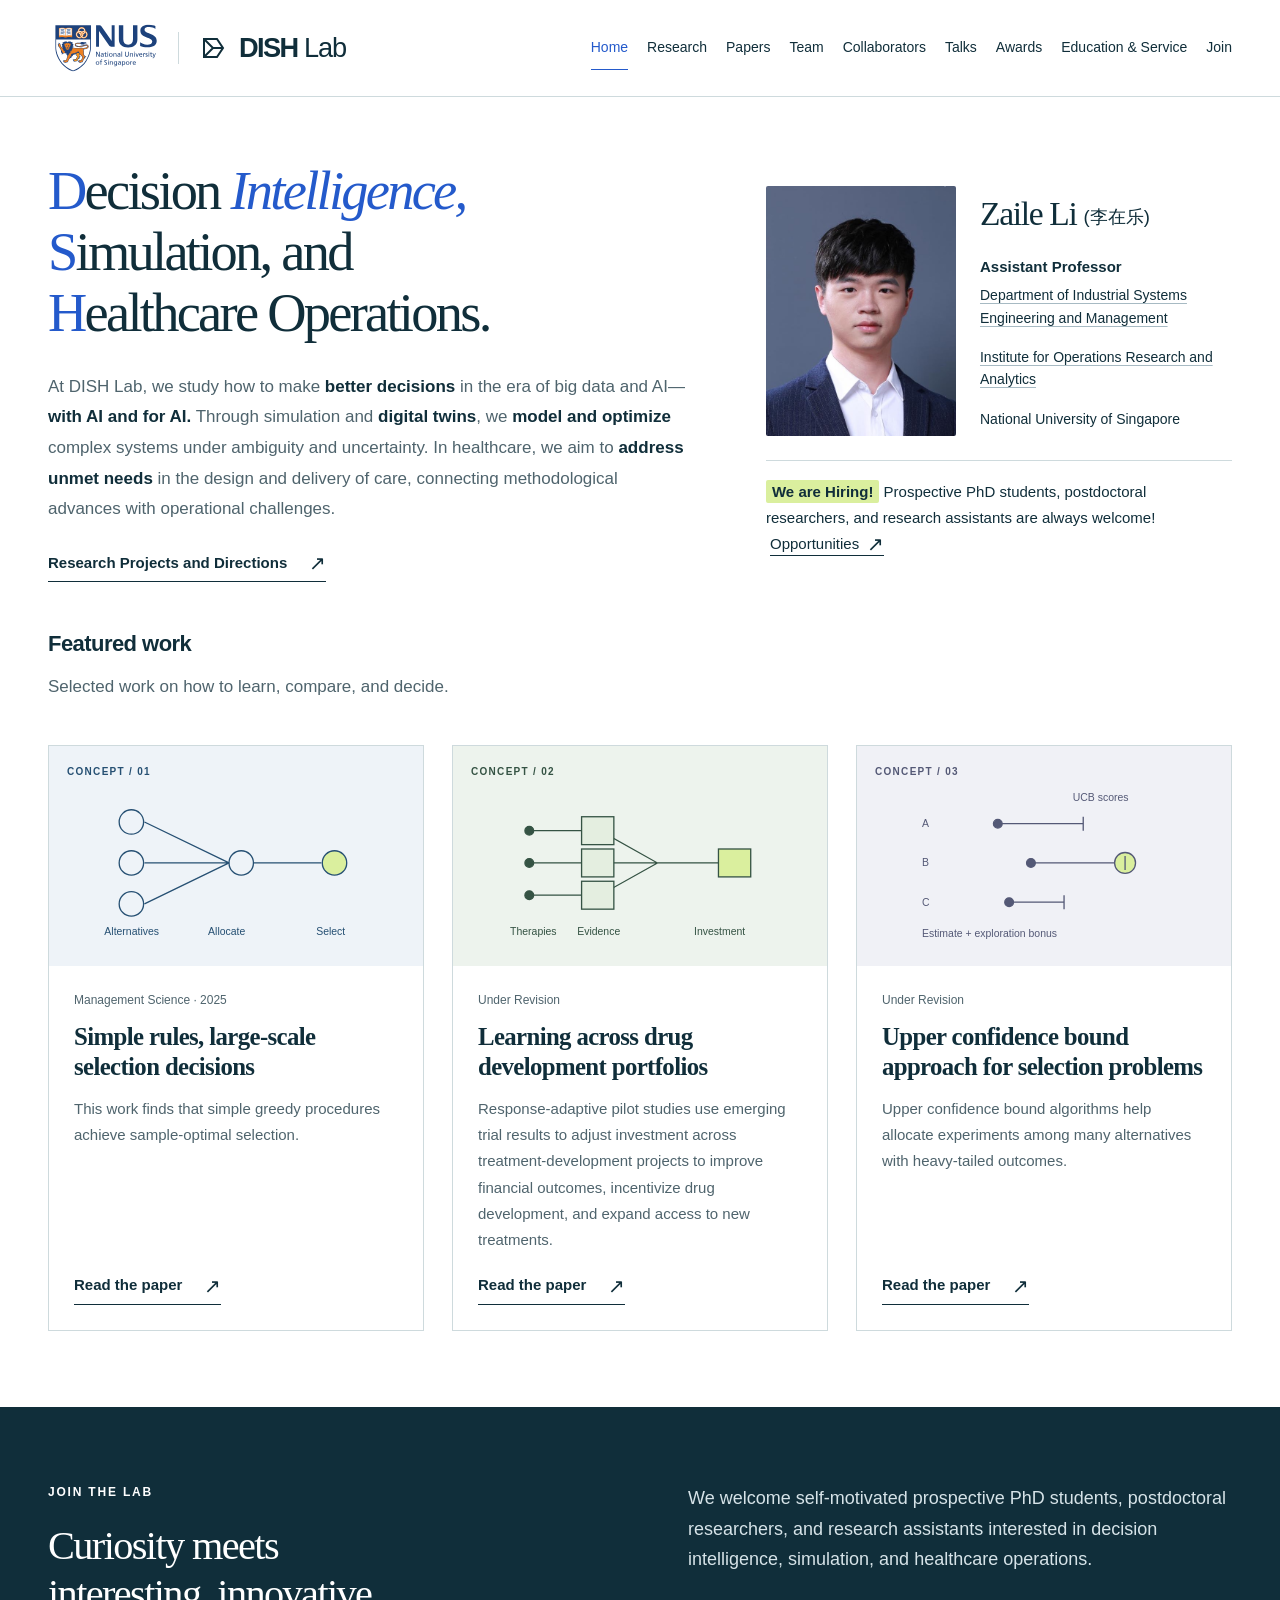
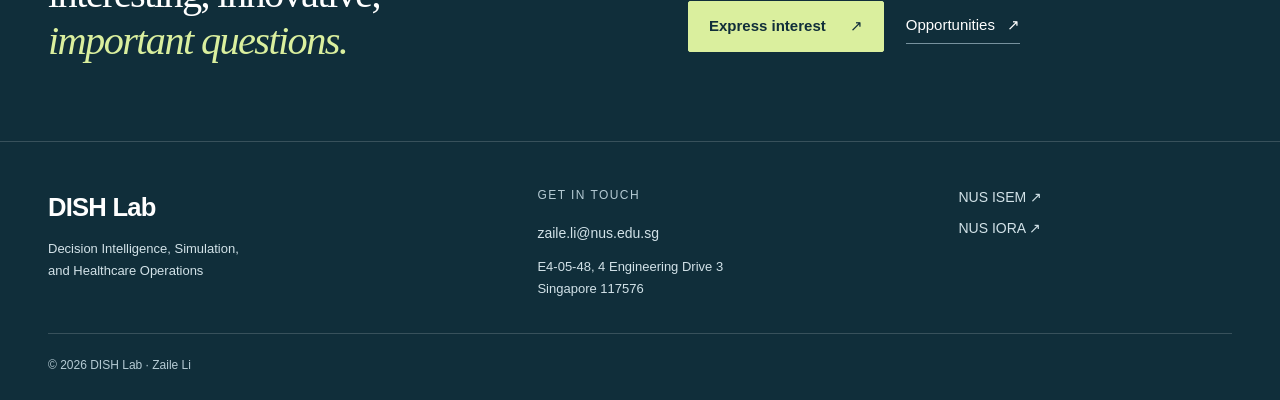
==== commit 7db1b777: "Set home page browser title to NUS DISH Lab" ====
--- a/index.html
+++ b/index.html
@@ -1,5 +1,5 @@
 <!doctype html>
-<html lang="en"><head><meta charset="utf-8"><meta name="viewport" content="width=device-width, initial-scale=1"><meta name="description" content="DISH Lab: decision intelligence, simulation, and healthcare operations. Led by Zaile Li at the National University of Singapore."><meta name="theme-color" content="#102e3a"><title>Decision Intelligence, Simulation, and Healthcare Operations — DISH Lab</title><link rel="icon" type="image/svg+xml" href="./favicon.svg"><link rel="stylesheet" href="./styles.css?v=73e593c9b4"><script src="./site.js?v=46723a2bd6" defer></script></head>
+<html lang="en"><head><meta charset="utf-8"><meta name="viewport" content="width=device-width, initial-scale=1"><meta name="description" content="DISH Lab: decision intelligence, simulation, and healthcare operations. Led by Zaile Li at the National University of Singapore."><meta name="theme-color" content="#102e3a"><title>NUS DISH Lab</title><link rel="icon" type="image/svg+xml" href="./favicon.svg"><link rel="stylesheet" href="./styles.css?v=73e593c9b4"><script src="./site.js?v=46723a2bd6" defer></script></head>
 <body><a class="skip-link" href="#main">Skip to content</a><header class="site-header"><div class="shell header-inner">
     <div class="brand-lockup"><a class="nus-brand" href="https://www.nus.edu.sg/" aria-label="National University of Singapore"><img src="./assets/nus-logo.svg" width="1200" height="800" alt="NUS — National University of Singapore"></a>
     <a class="wordmark" href="./" aria-label="DISH Lab home"><svg viewBox="0 0 32 32" width="32" height="32" aria-hidden="true"><path d="M7 7H20L26 16 20 25H7Z M7 7 16 16 7 25M16 16H26" fill="none" stroke="currentColor" stroke-width="2"/></svg><span>DISH<span class="wordmark-lab"> Lab</span></span></a></div>
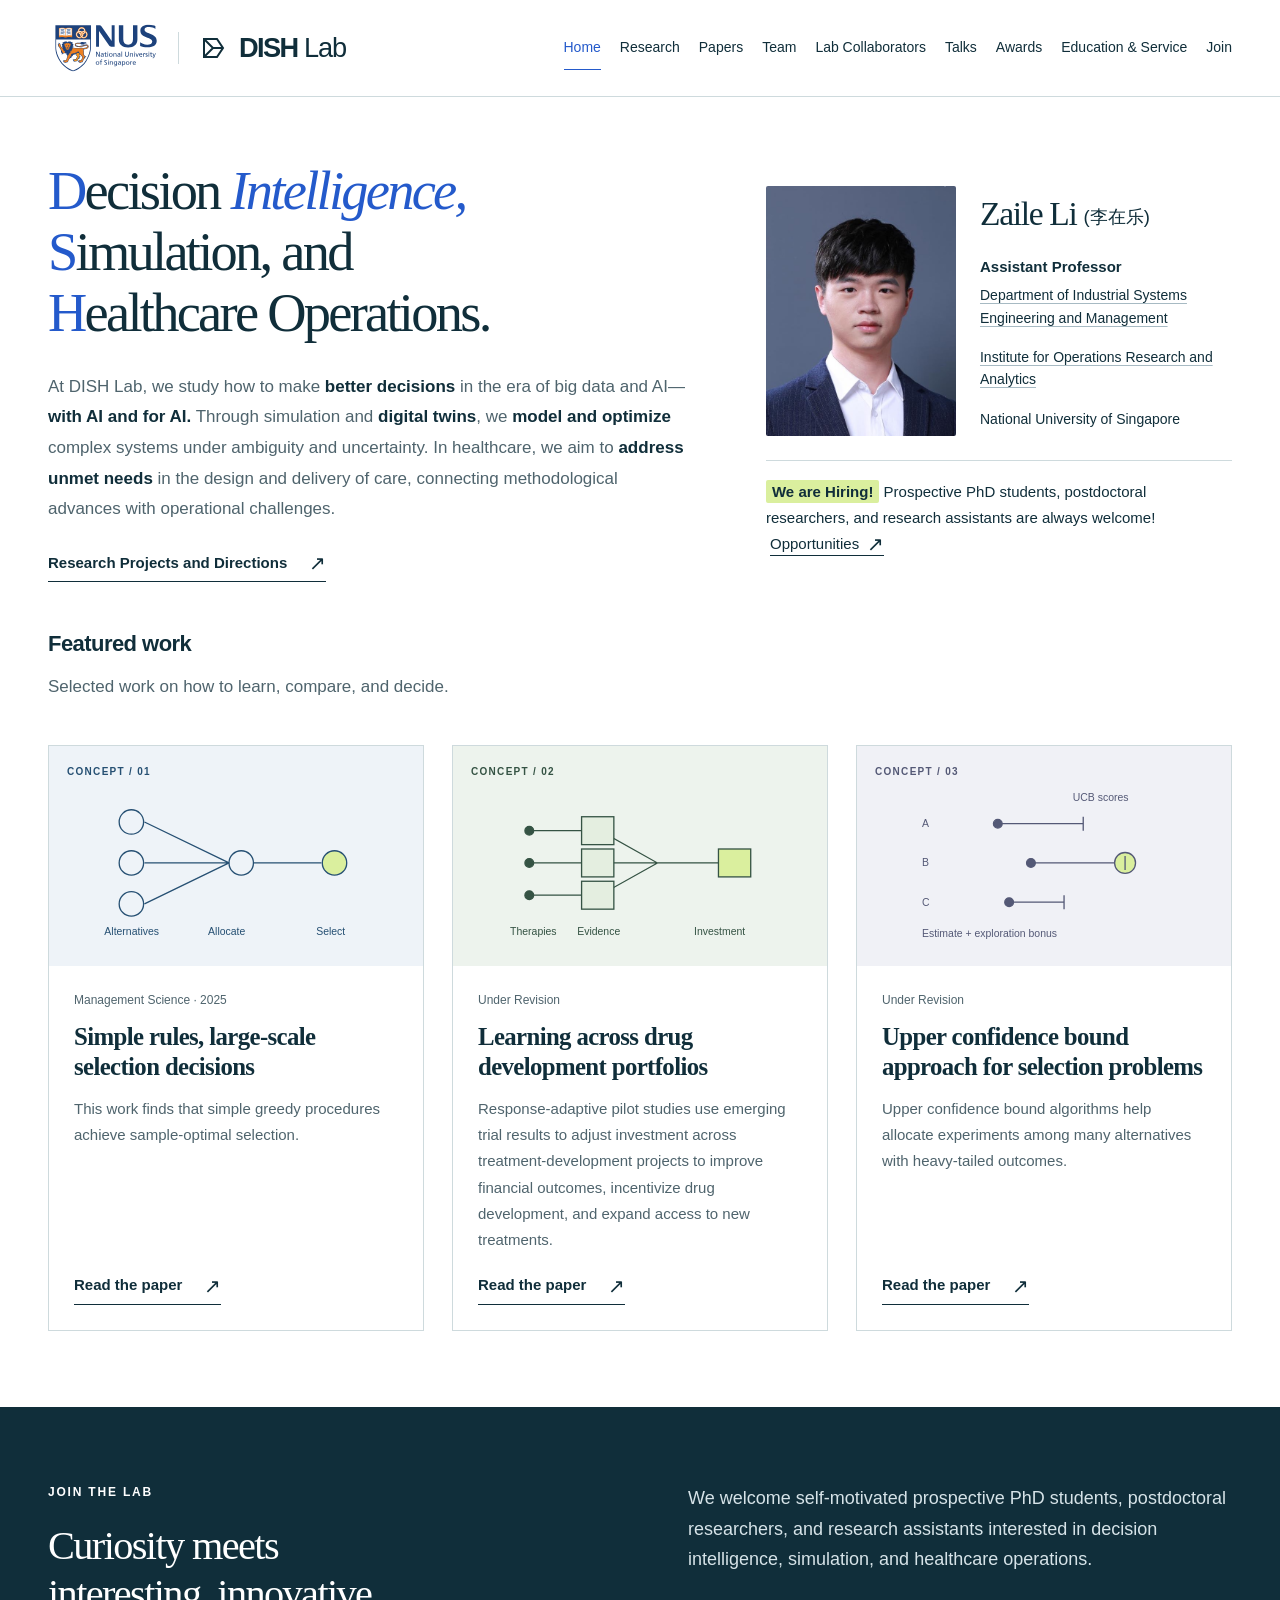
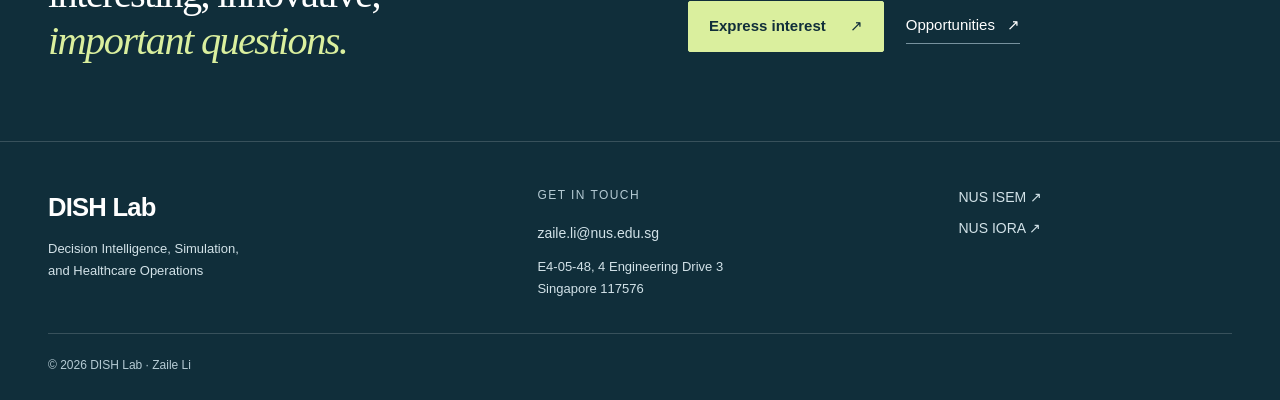
==== commit 9736325f: "Label navigation Lab Collaborators on home" ====
--- a/index.html
+++ b/index.html
@@ -4,7 +4,7 @@
     <div class="brand-lockup"><a class="nus-brand" href="https://www.nus.edu.sg/" aria-label="National University of Singapore"><img src="./assets/nus-logo.svg" width="1200" height="800" alt="NUS — National University of Singapore"></a>
     <a class="wordmark" href="./" aria-label="DISH Lab home"><svg viewBox="0 0 32 32" width="32" height="32" aria-hidden="true"><path d="M7 7H20L26 16 20 25H7Z M7 7 16 16 7 25M16 16H26" fill="none" stroke="currentColor" stroke-width="2"/></svg><span>DISH<span class="wordmark-lab"> Lab</span></span></a></div>
     <button class="menu-toggle" aria-expanded="false" aria-controls="primary-nav" hidden>Menu <span aria-hidden="true">☰</span></button>
-    <nav class="main-nav" id="primary-nav" aria-label="Main navigation"><a href="./" aria-current="page">Home</a><a href="./research/">Research</a><a href="./papers/">Papers</a><a href="./team/">Team</a><a href="./collaborators/">Collaborators</a><a href="./talks/">Talks</a><a href="./awards/">Awards</a><a href="./teaching/">Education &amp; Service</a><a href="./join/">Join</a></nav>
+    <nav class="main-nav" id="primary-nav" aria-label="Main navigation"><a href="./" aria-current="page">Home</a><a href="./research/">Research</a><a href="./papers/">Papers</a><a href="./team/">Team</a><a href="./collaborators/">Lab Collaborators</a><a href="./talks/">Talks</a><a href="./awards/">Awards</a><a href="./teaching/">Education &amp; Service</a><a href="./join/">Join</a></nav>
     </div></header><main id="main"><section class="hero" id="home" aria-labelledby="hero-title">
   <div class="shell hero-grid">
     <div class="hero-copy">
